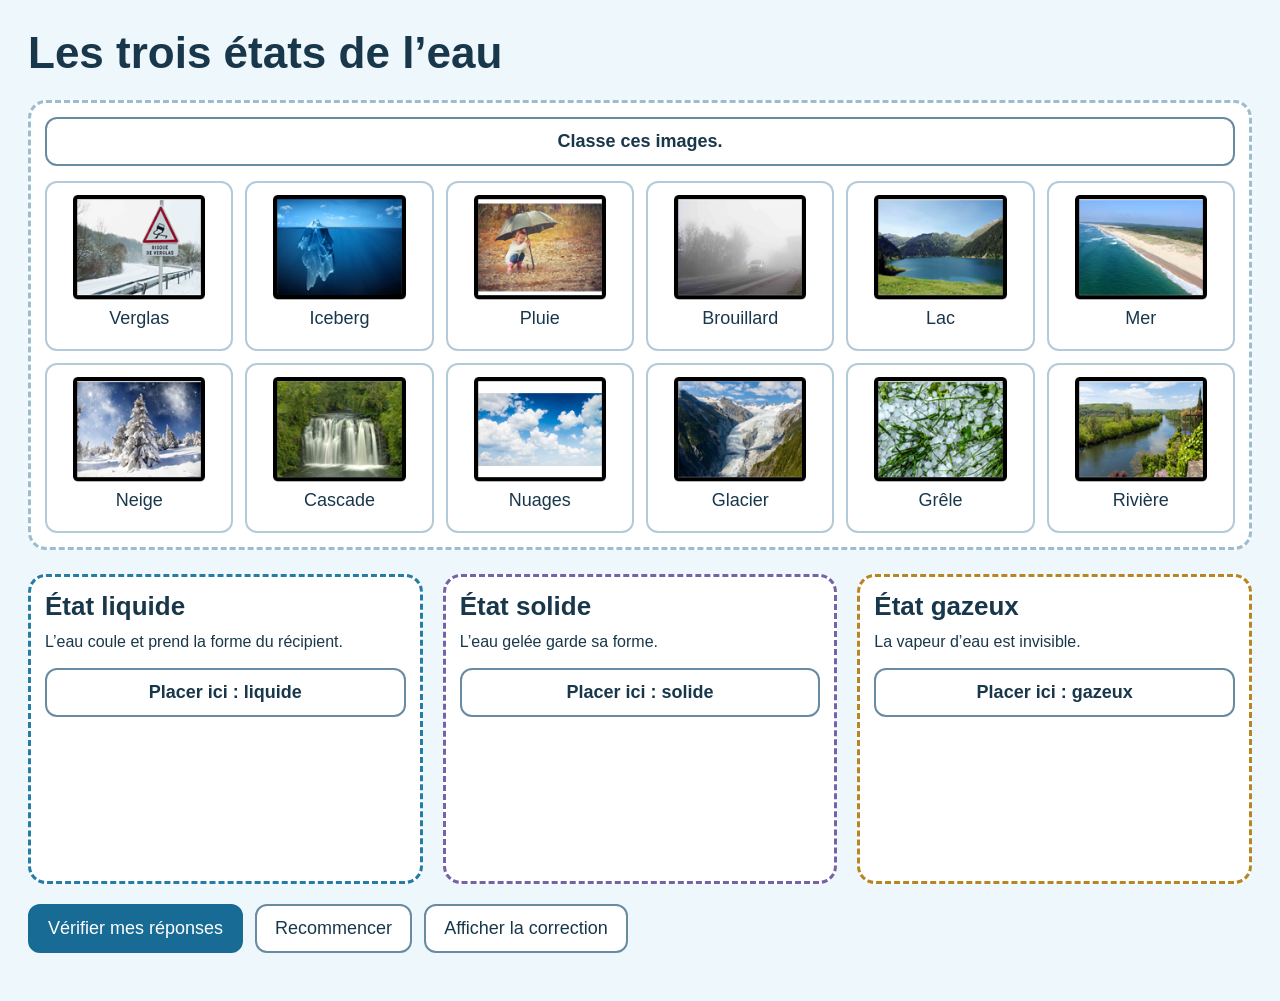
==== activite-etats-eau.html @ 8ac1a85b "Ajouter l’activité interactive sur les états de l’eau" ====
<!doctype html>
<html lang="fr">
<head>
<meta charset="utf-8"><meta name="viewport" content="width=device-width, initial-scale=1">
<title>Les trois états de l’eau</title>
<style>
*{box-sizing:border-box}body{margin:0;background:#eef7fb;color:#19374b;font-family:Arial,sans-serif;font-size:18px}main{max-width:1400px;margin:auto;padding:28px}header{margin-bottom:22px}h1{font-size:clamp(28px,4vw,44px);margin:0 0 12px}p{line-height:1.5;margin:8px 0}button{font:inherit;cursor:pointer;min-height:48px;border:2px solid #688ba1;border-radius:12px;padding:12px 18px;background:white;color:#19374b}button:focus-visible{outline:4px solid #e59a00;outline-offset:3px}.tools{display:flex;flex-wrap:wrap;gap:12px;align-items:center;margin:20px 0}.primary{background:#176b94;color:white;border-color:#176b94}#status{font-weight:bold;min-height:28px}#status:empty{display:none}.bank{background:#fff;border-radius:18px;padding:18px;margin-bottom:24px}.cards{display:grid;grid-template-columns:repeat(auto-fit,minmax(145px,1fr));gap:12px;min-height:65px}.card{position:relative;display:flex;flex-direction:column;align-items:center;justify-content:center;gap:8px;padding:12px;min-height:116px;text-align:center;background:#fff;border:2px solid #b3cbd8;overflow-wrap:anywhere}.card[aria-pressed=true]{border:4px solid #176b94;background:#e3f2fa}.photo{display:block;width:100%;height:105px;object-fit:contain}.bank .cards{grid-template-columns:repeat(6,minmax(0,1fr))}@media(max-width:900px){.bank .cards{grid-template-columns:repeat(4,minmax(0,1fr))}}@media(max-width:580px){.bank .cards{grid-template-columns:repeat(2,minmax(0,1fr))}}.mark{font-size:15px;font-weight:bold}.card.good{border-color:#187644;background:#eaf8ef}.card.bad{border-color:#b13230;background:#fff0ef}.columns{display:grid;grid-template-columns:repeat(3,minmax(0,1fr));gap:20px}.zone{background:#fff;border:3px dashed #9bbdce;border-radius:18px;padding:14px;min-height:310px}.zone.over{background:#e0eff8;border-color:#176b94}.zone h2{margin:0;font-size:26px}.zone .hint{font-size:16px;margin:8px 0 14px}.columns .zone .cards{grid-template-columns:repeat(2,minmax(0,1fr))}.place{width:100%;margin-bottom:15px;font-weight:bold}.liquid{border-color:#237da4}.solid{border-color:#7563a5}.gas{border-color:#b78522}details{background:#fff;padding:16px;border-radius:14px;margin-top:22px}summary{cursor:pointer;font-weight:bold}#explanations li{margin:10px 0;line-height:1.4}[hidden]{display:none!important}@media(max-width:760px){main{padding:16px}.columns{gap:10px}.zone{padding:10px}.zone h2{font-size:21px}.columns .zone .cards{grid-template-columns:1fr}.card{font-size:16px}.place{font-size:16px;padding:10px}}@media(max-width:480px){.columns{grid-template-columns:1fr}.zone{min-height:170px}.columns .zone .cards{grid-template-columns:repeat(2,minmax(0,1fr))}}@media print{.tools,.place{display:none}body{background:white}.columns{grid-template-columns:repeat(3,1fr)}.card{break-inside:avoid}}
</style>
</head>
<body><main>
<header><h1>Les trois états de l’eau</h1></header>

<p id="status" role="status" aria-live="polite"></p>
<section class="bank zone" data-zone="bank" aria-label="Cartes à classer"><button class="place" data-place="bank">Classe ces images.</button><div class="cards" id="bank"></div></section>
<div class="columns">
<section class="zone liquid" data-zone="liquid" aria-labelledby="liquid-title"><h2 id="liquid-title">État liquide</h2><p class="hint">L’eau coule et prend la forme du récipient.</p><button class="place" data-place="liquid">Placer ici : liquide</button><div class="cards" id="liquid"></div></section>
<section class="zone solid" data-zone="solid" aria-labelledby="solid-title"><h2 id="solid-title">État solide</h2><p class="hint">L’eau gelée garde sa forme.</p><button class="place" data-place="solid">Placer ici : solide</button><div class="cards" id="solid"></div></section>
<section class="zone gas" data-zone="gas" aria-labelledby="gas-title"><h2 id="gas-title">État gazeux</h2><p class="hint">La vapeur d’eau est invisible.</p><button class="place" data-place="gas">Placer ici : gazeux</button><div class="cards" id="gas"></div></section>
</div>

<div class="tools"><button class="primary" id="check">Vérifier mes réponses</button><button id="reset">Recommencer</button><button id="answer">Afficher la correction</button></div>
<section id="feedback" hidden><h2>Pour comprendre</h2><ul id="explanations"></ul></section>
</main>
<script>
'use strict';
const cards=[{"id": "river", "label": "Rivière", "state": "liquid", "why": "Cette image représente de l’eau liquide.", "image": "[data-uri]"}, {"id": "rain", "label": "Pluie", "state": "liquid", "why": "Cette image représente de l’eau liquide.", "image": "[data-uri]"}, {"id": "cloud", "label": "Nuages", "state": "gas", "why": "Troisième colonne selon le classement demandé. Scientifiquement, cette image montre des gouttelettes liquides en suspension, avec parfois des cristaux de glace dans les nuages.", "image": "[data-uri]"}, {"id": "snow", "label": "Neige", "state": "solid", "why": "Cette image représente de l’eau gelée, à l’état solide.", "image": "[data-uri]"}, {"id": "lake", "label": "Lac", "state": "liquid", "why": "Cette image représente de l’eau liquide.", "image": "[data-uri]"}, {"id": "iceberg", "label": "Iceberg", "state": "solid", "why": "Cette image représente de l’eau gelée, à l’état solide.", "image": "[data-uri]"}, {"id": "hail", "label": "Grêle", "state": "solid", "why": "Cette image représente de l’eau gelée, à l’état solide.", "image": "[data-uri]"}, {"id": "glacier", "label": "Glacier", "state": "solid", "why": "Cette image représente de l’eau gelée, à l’état solide.", "image": "[data-uri]"}, {"id": "waterfall", "label": "Cascade", "state": "liquid", "why": "Cette image représente de l’eau liquide.", "image": "[data-uri]"}, {"id": "fog", "label": "Brouillard", "state": "gas", "why": "Troisième colonne selon le classement demandé. Scientifiquement, cette image montre des gouttelettes liquides en suspension, avec parfois des cristaux de glace dans les nuages.", "image": "[data-uri]"}, {"id": "sea", "label": "Mer", "state": "liquid", "why": "Cette image représente de l’eau liquide.", "image": "[data-uri]"}, {"id": "frost", "label": "Verglas", "state": "solid", "why": "Cette image représente de l’eau gelée, à l’état solide.", "image": "[data-uri]"}];
const positions=new Map();let selected=null;let dragId=null;
const status=document.getElementById('status');
const names={liquid:'liquide',solid:'solide',gas:'gazeux',bank:'cartes à classer'};
function clearFeedback(){document.querySelectorAll('.card').forEach(el=>{el.classList.remove('good','bad');el.querySelector('.mark').textContent='';});document.getElementById('feedback').hidden=true;}
function select(id){selected=selected===id?null:id;document.querySelectorAll('.card').forEach(el=>el.setAttribute('aria-pressed',String(el.dataset.id===selected)));status.textContent=selected?'Carte sélectionnée : '+cards.find(c=>c.id===selected).label+'. Choisis une colonne.':'Sélection annulée.';}
function move(id,zone){if(!cards.some(c=>c.id===id)||!Object.hasOwn(names,zone))return;clearFeedback();document.getElementById(zone).append(document.getElementById('card-'+id));positions.set(id,zone);selected=null;document.querySelectorAll('.card').forEach(el=>el.setAttribute('aria-pressed','false'));const remaining=[...positions.values()].filter(x=>x==='bank').length;status.textContent='Carte placée dans « '+names[zone]+' ». '+(remaining?remaining+' carte(s) à classer.':'Toutes les cartes sont classées. Tu peux vérifier.');}
function reset(){selected=null;dragId=null;document.getElementById('feedback').hidden=true;document.getElementById('explanations').replaceChildren();Object.keys(names).forEach(z=>document.getElementById(z).replaceChildren());const shuffled=[...cards];for(let i=shuffled.length-1;i>0;i--){const j=Math.floor(Math.random()*(i+1));[shuffled[i],shuffled[j]]=[shuffled[j],shuffled[i]];}shuffled.forEach(c=>{positions.set(c.id,'bank');const el=document.createElement('button');el.type='button';el.className='card';el.id='card-'+c.id;el.dataset.id=c.id;el.draggable=true;el.setAttribute('aria-pressed','false');const icon=document.createElement('img');icon.className='photo';icon.src=c.image;icon.alt='';icon.draggable=false;const label=document.createElement('span');label.textContent=c.label;const mark=document.createElement('span');mark.className='mark';el.append(icon,label,mark);el.addEventListener('click',()=>select(c.id));el.addEventListener('dragstart',e=>{dragId=c.id;e.dataTransfer.setData('text/plain',c.id);e.dataTransfer.effectAllowed='move';});el.addEventListener('dragend',()=>{dragId=null;document.querySelectorAll('.over').forEach(z=>z.classList.remove('over'));});document.getElementById('bank').append(el);});status.textContent='';}
document.querySelectorAll('[data-place]').forEach(b=>b.addEventListener('click',()=>{if(selected)move(selected,b.dataset.place);else status.textContent='Choisis d’abord une carte.';}));
document.querySelectorAll('[data-zone]').forEach(z=>{z.addEventListener('dragover',e=>{e.preventDefault();e.dataTransfer.dropEffect='move';z.classList.add('over');});z.addEventListener('dragleave',e=>{if(!z.contains(e.relatedTarget))z.classList.remove('over');});z.addEventListener('drop',e=>{e.preventDefault();z.classList.remove('over');move(e.dataTransfer.getData('text/plain')||dragId,z.dataset.zone);});});
document.getElementById('check').addEventListener('click',()=>{clearFeedback();let good=0,missing=0;cards.forEach(c=>{const el=document.getElementById('card-'+c.id);const pos=positions.get(c.id);if(pos==='bank'){missing++;return;}const ok=pos===c.state;if(ok)good++;el.classList.add(ok?'good':'bad');el.querySelector('.mark').textContent=ok?'✓ Correct':'À revoir';});status.textContent=good===cards.length?'Bravo ! 12 réponses correctes sur 12.':good+' réponse(s) correcte(s) sur 12. '+(missing?missing+' carte(s) encore à classer. ':'')+'Tu peux déplacer les cartes et réessayer.';});
document.getElementById('reset').addEventListener('click',reset);
document.getElementById('answer').addEventListener('click',()=>{cards.forEach(c=>move(c.id,c.state));document.getElementById('check').click();status.textContent='Correction affichée : les cartes sont dans leur bonne colonne.';const list=document.getElementById('explanations');list.replaceChildren();cards.forEach(c=>{const li=document.createElement('li');li.textContent=c.label+' : '+c.why;list.append(li);});document.getElementById('feedback').hidden=false;});
reset();
</script></body></html>
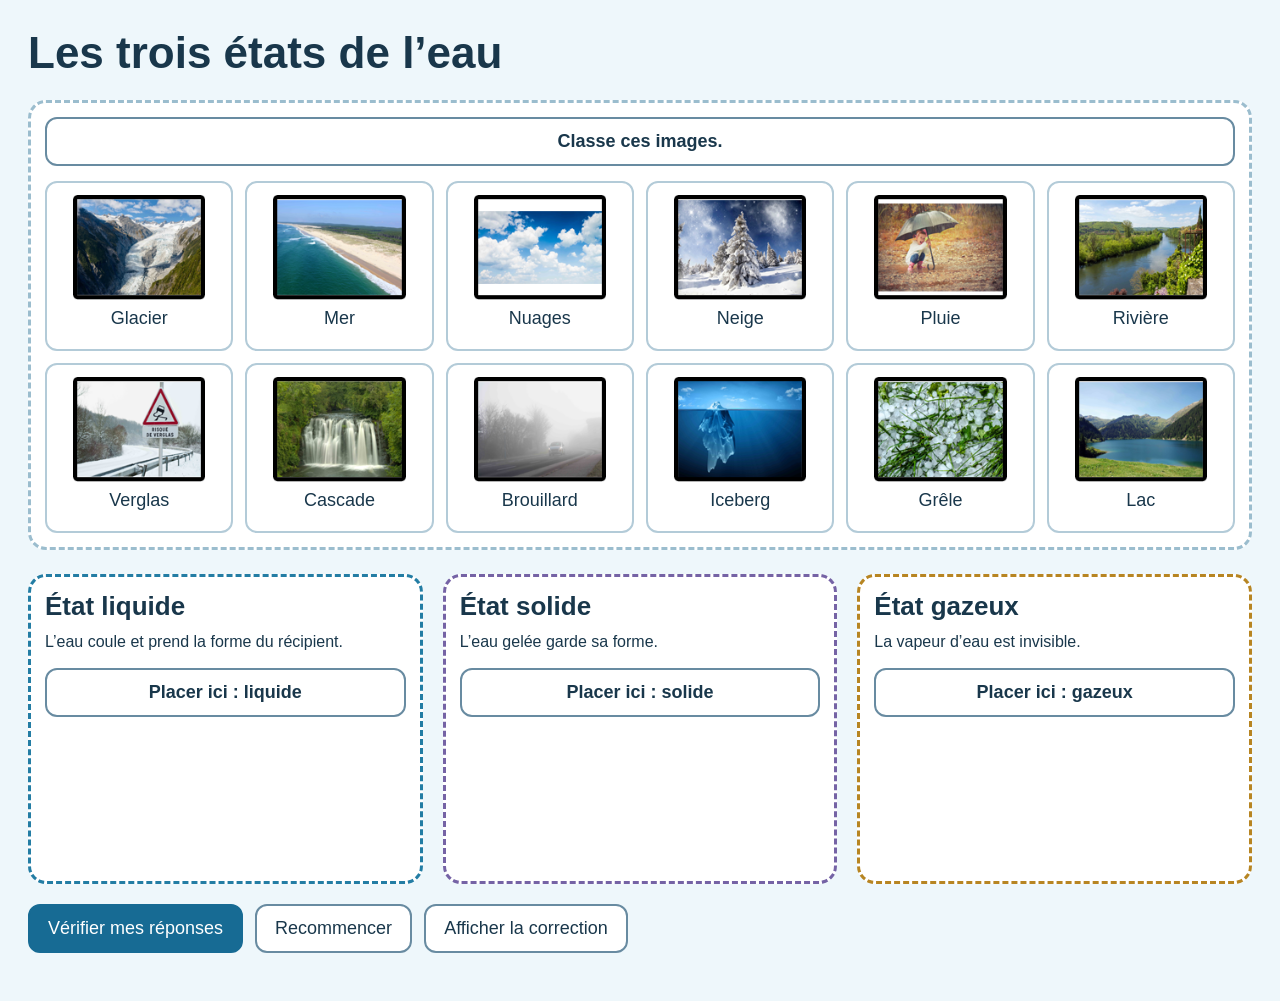
==== commit 31e5b41e: "Adapter l’activité au format iframe 1000 x 600" ====
--- a/activite-etats-eau.html
+++ b/activite-etats-eau.html
@@ -5,6 +5,20 @@
 <title>Les trois états de l’eau</title>
 <style>
 *{box-sizing:border-box}body{margin:0;background:#eef7fb;color:#19374b;font-family:Arial,sans-serif;font-size:18px}main{max-width:1400px;margin:auto;padding:28px}header{margin-bottom:22px}h1{font-size:clamp(28px,4vw,44px);margin:0 0 12px}p{line-height:1.5;margin:8px 0}button{font:inherit;cursor:pointer;min-height:48px;border:2px solid #688ba1;border-radius:12px;padding:12px 18px;background:white;color:#19374b}button:focus-visible{outline:4px solid #e59a00;outline-offset:3px}.tools{display:flex;flex-wrap:wrap;gap:12px;align-items:center;margin:20px 0}.primary{background:#176b94;color:white;border-color:#176b94}#status{font-weight:bold;min-height:28px}#status:empty{display:none}.bank{background:#fff;border-radius:18px;padding:18px;margin-bottom:24px}.cards{display:grid;grid-template-columns:repeat(auto-fit,minmax(145px,1fr));gap:12px;min-height:65px}.card{position:relative;display:flex;flex-direction:column;align-items:center;justify-content:center;gap:8px;padding:12px;min-height:116px;text-align:center;background:#fff;border:2px solid #b3cbd8;overflow-wrap:anywhere}.card[aria-pressed=true]{border:4px solid #176b94;background:#e3f2fa}.photo{display:block;width:100%;height:105px;object-fit:contain}.bank .cards{grid-template-columns:repeat(6,minmax(0,1fr))}@media(max-width:900px){.bank .cards{grid-template-columns:repeat(4,minmax(0,1fr))}}@media(max-width:580px){.bank .cards{grid-template-columns:repeat(2,minmax(0,1fr))}}.mark{font-size:15px;font-weight:bold}.card.good{border-color:#187644;background:#eaf8ef}.card.bad{border-color:#b13230;background:#fff0ef}.columns{display:grid;grid-template-columns:repeat(3,minmax(0,1fr));gap:20px}.zone{background:#fff;border:3px dashed #9bbdce;border-radius:18px;padding:14px;min-height:310px}.zone.over{background:#e0eff8;border-color:#176b94}.zone h2{margin:0;font-size:26px}.zone .hint{font-size:16px;margin:8px 0 14px}.columns .zone .cards{grid-template-columns:repeat(2,minmax(0,1fr))}.place{width:100%;margin-bottom:15px;font-weight:bold}.liquid{border-color:#237da4}.solid{border-color:#7563a5}.gas{border-color:#b78522}details{background:#fff;padding:16px;border-radius:14px;margin-top:22px}summary{cursor:pointer;font-weight:bold}#explanations li{margin:10px 0;line-height:1.4}[hidden]{display:none!important}@media(max-width:760px){main{padding:16px}.columns{gap:10px}.zone{padding:10px}.zone h2{font-size:21px}.columns .zone .cards{grid-template-columns:1fr}.card{font-size:16px}.place{font-size:16px;padding:10px}}@media(max-width:480px){.columns{grid-template-columns:1fr}.zone{min-height:170px}.columns .zone .cards{grid-template-columns:repeat(2,minmax(0,1fr))}}@media print{.tools,.place{display:none}body{background:white}.columns{grid-template-columns:repeat(3,1fr)}.card{break-inside:avoid}}
+
+/* Format compact pour une iframe de présentation. */
+@media (min-width:760px) and (max-height:650px){
+ main{padding:12px 18px}header{margin-bottom:10px}h1{font-size:28px;margin:0}
+ .bank.zone{padding:10px;margin-bottom:12px;min-height:0}.place{min-height:34px;padding:6px 10px;margin-bottom:8px;font-size:15px}
+ .card{padding:5px;min-height:85px;gap:3px;font-size:14px;border-radius:8px}.photo{height:60px}
+ .cards{gap:7px;min-height:0}.columns{gap:12px}.zone{padding:9px;min-height:190px}
+ .bank .cards{grid-template-columns:repeat(6,minmax(0,1fr))}.columns .zone .cards{grid-template-columns:repeat(3,minmax(0,1fr))}
+ .zone h2{font-size:21px}.zone .hint{font-size:13px;margin:4px 0 7px}
+ .columns .card{min-height:65px;font-size:12px}.columns .photo{height:42px}
+ .tools{margin:10px 0 0;gap:9px}.tools button{min-height:36px;padding:7px 12px;font-size:15px}
+ #status{font-size:14px;min-height:0;margin:5px 0}.mark{font-size:12px}
+ #feedback h2{font-size:21px}#feedback{font-size:15px}
+}
 </style>
 </head>
 <body><main>
